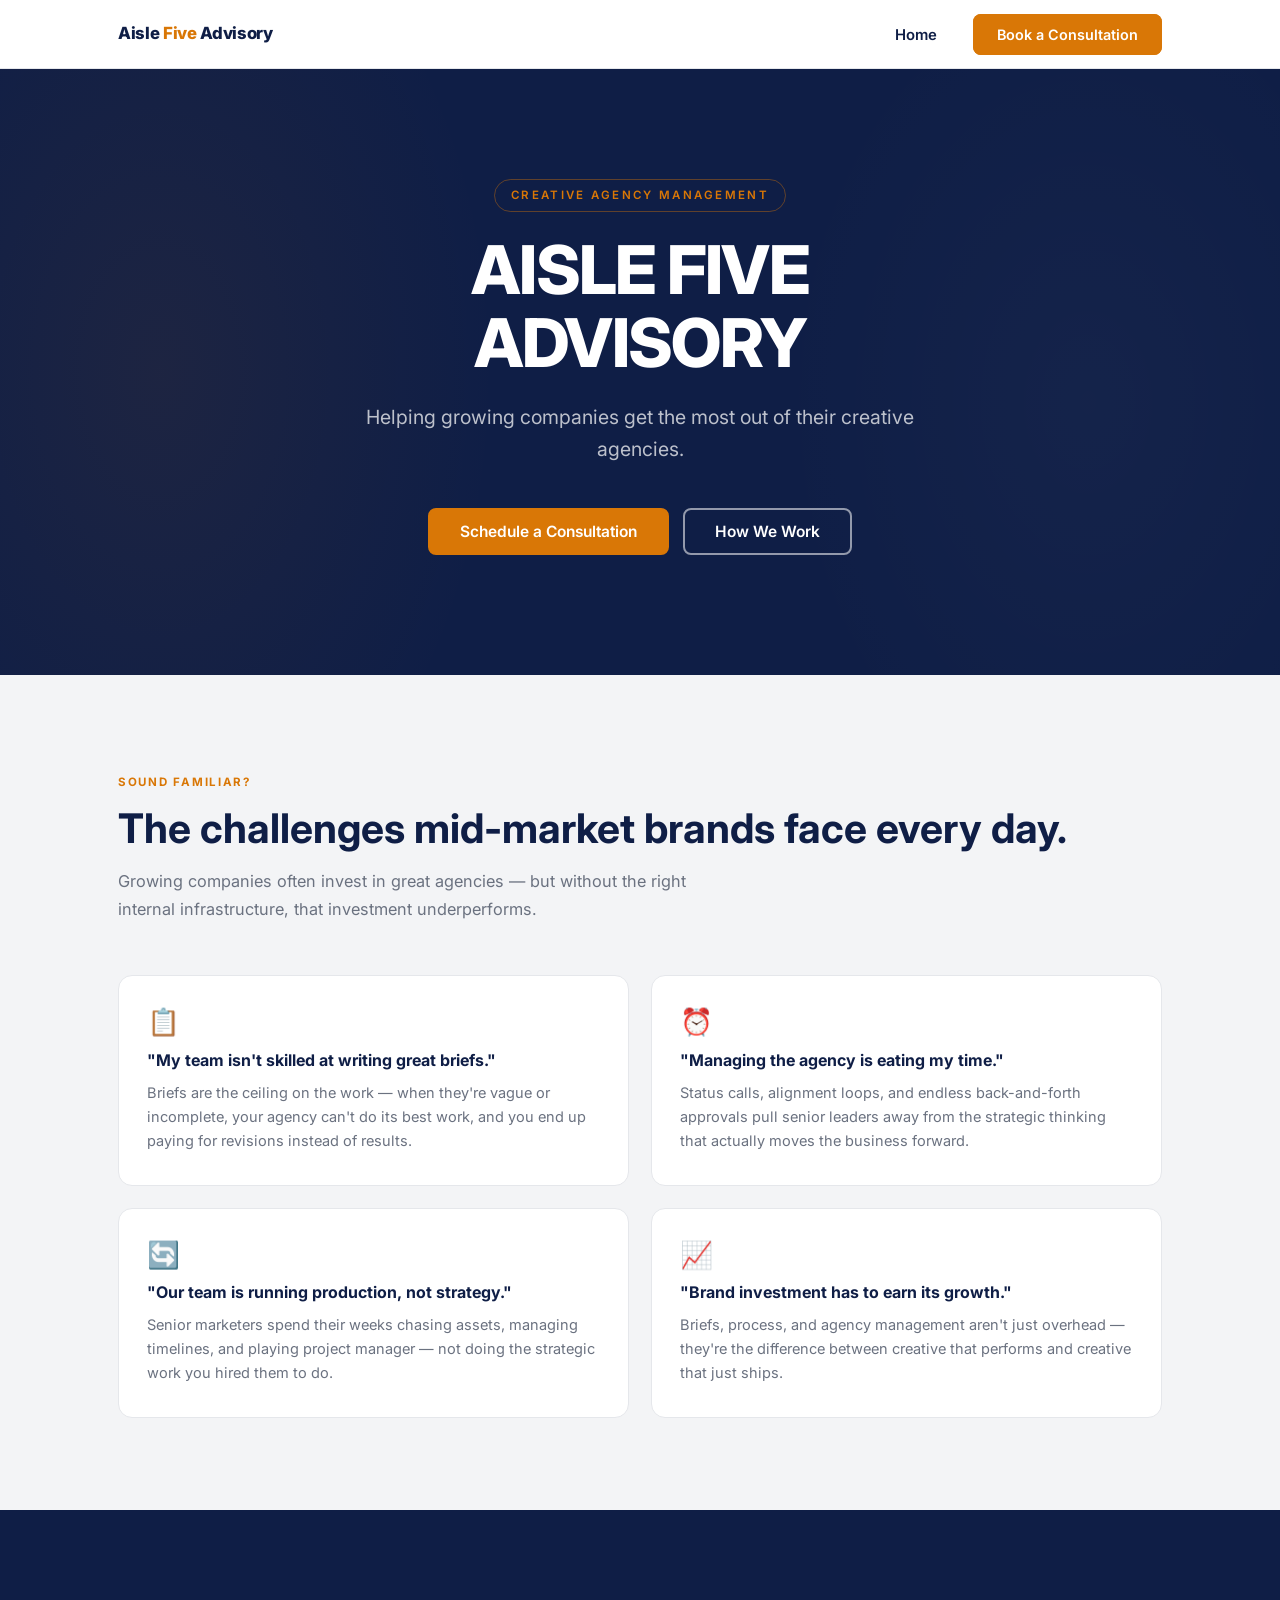
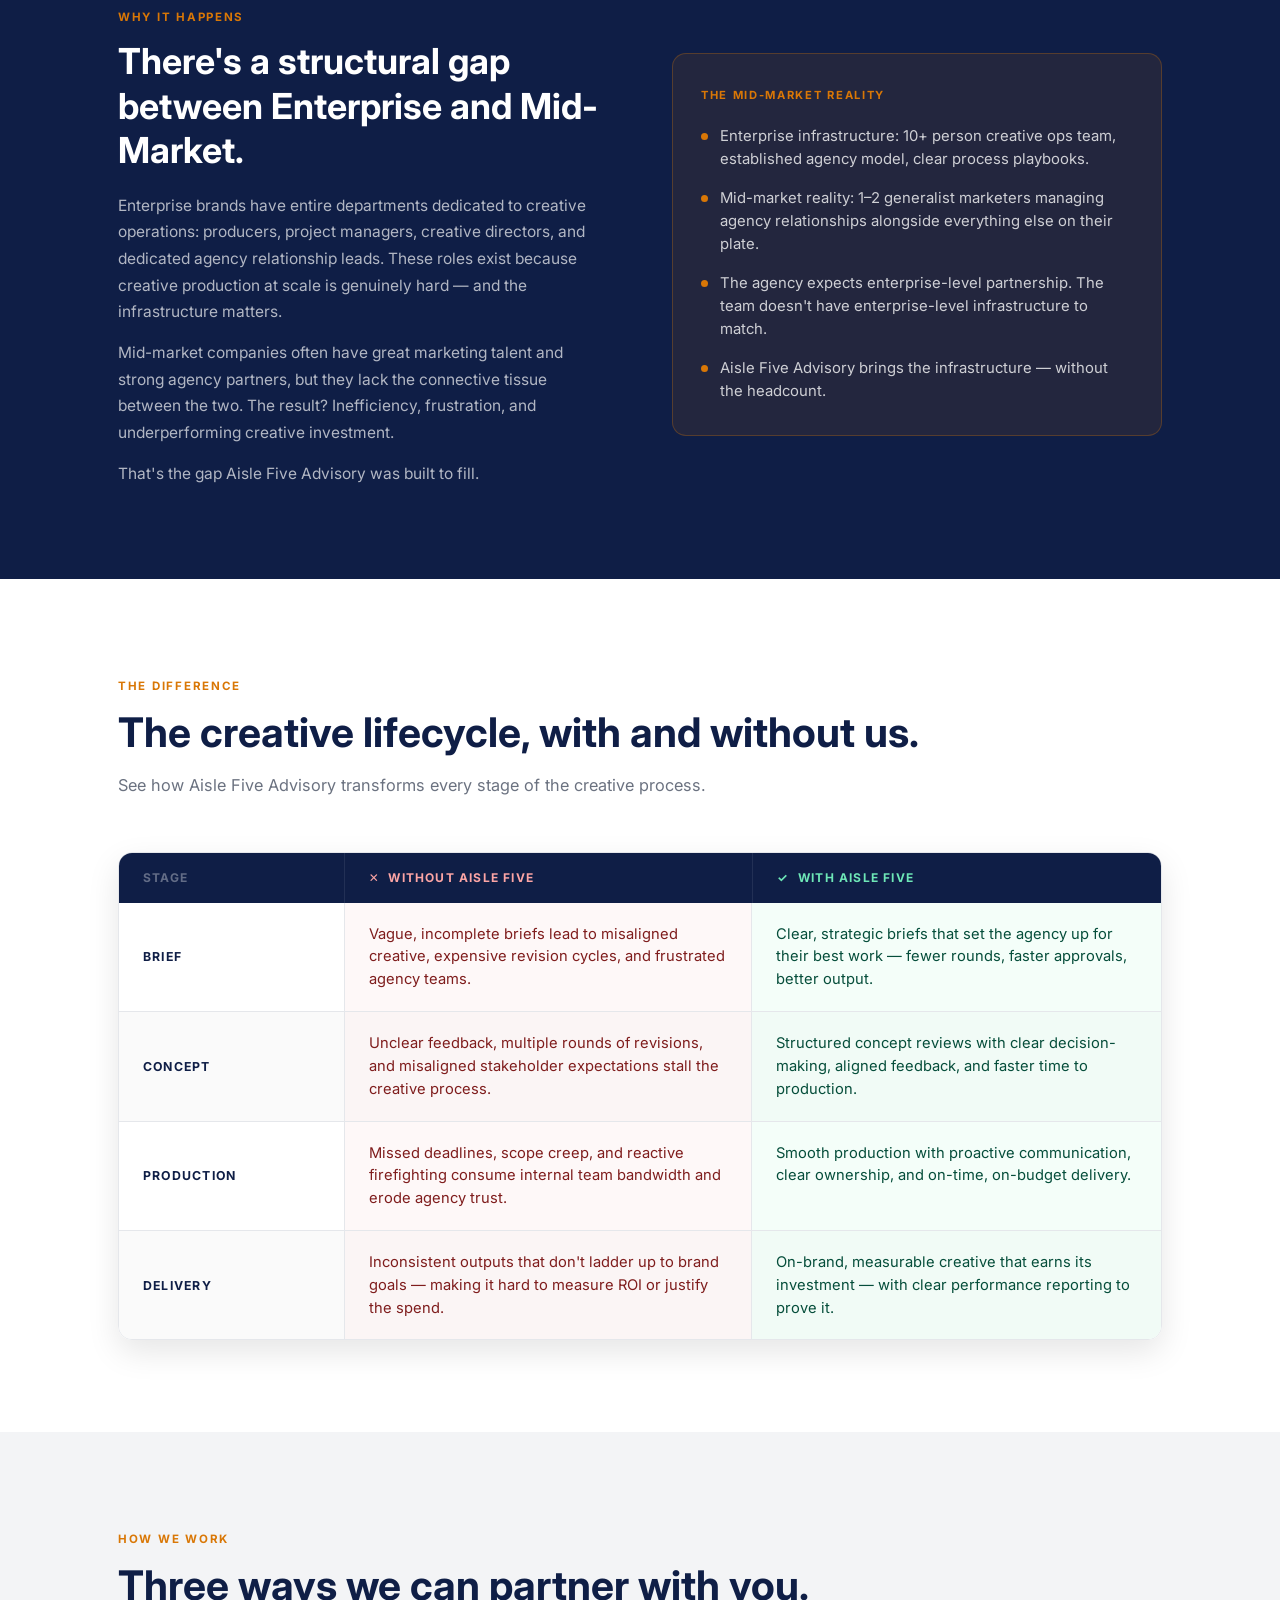
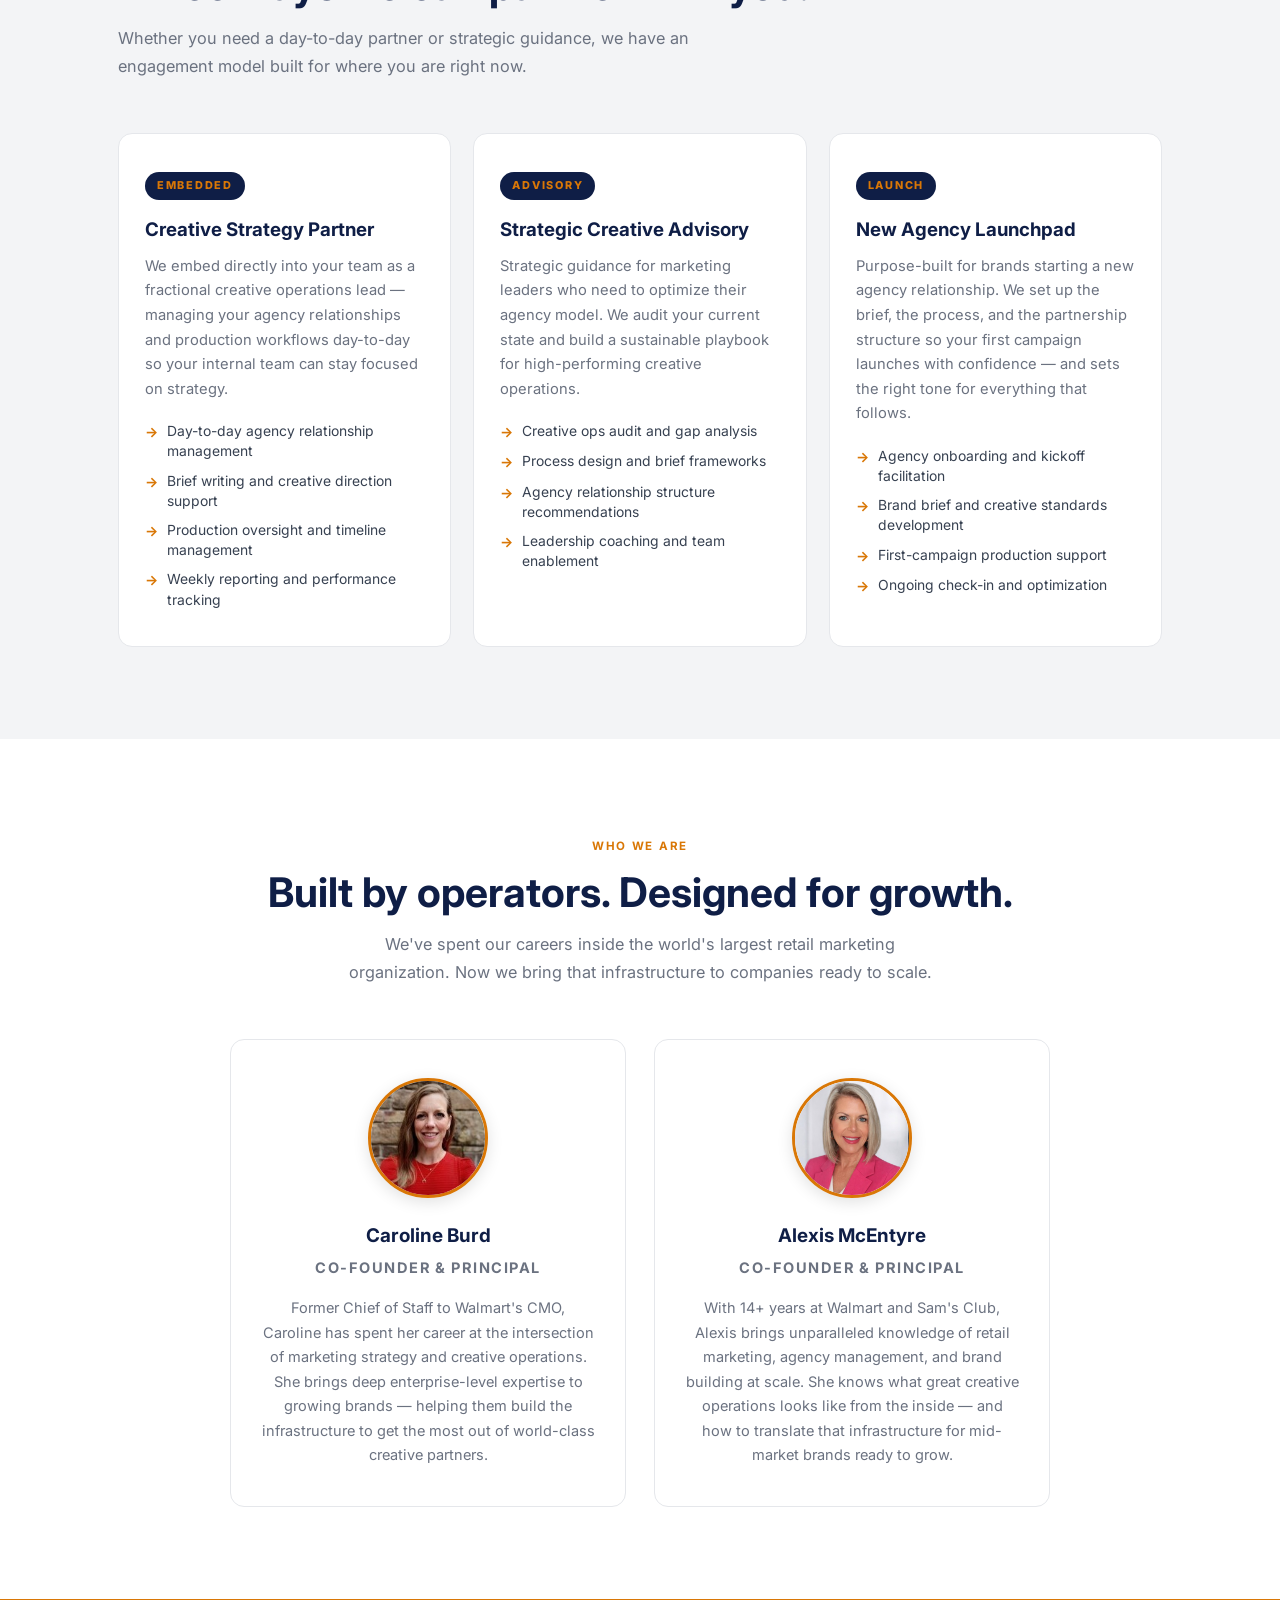
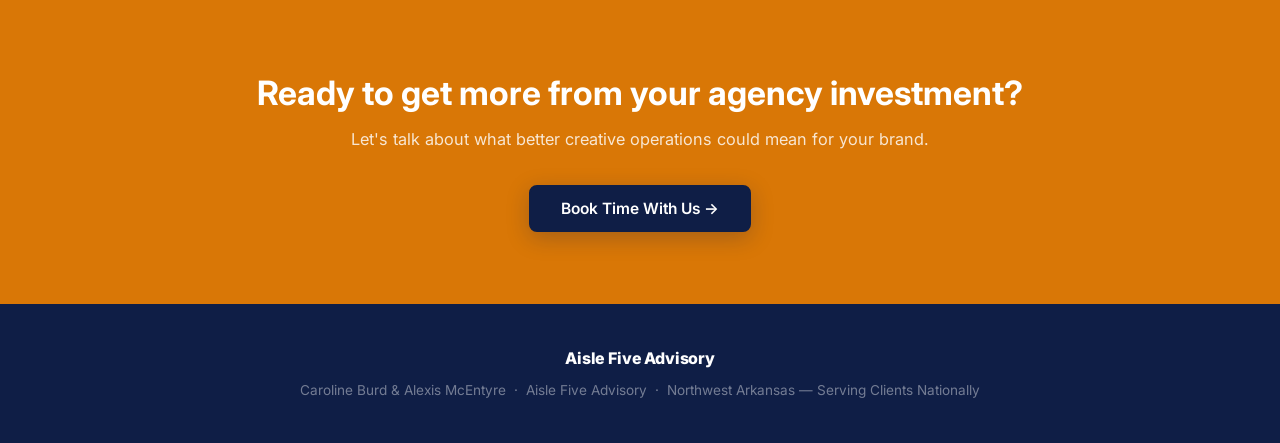
==== index.html @ 9c091490 "Add files via upload" ====
<!DOCTYPE html>
<html lang="en">
<head>
  <meta charset="UTF-8">
  <meta name="viewport" content="width=device-width, initial-scale=1.0">
  <meta name="description" content="Aisle Five Advisory helps growing companies get the most out of their creative agencies through embedded ops, strategic advisory, and agency launch support.">
  <title>Aisle Five Advisory | Home</title>
  <link rel="preconnect" href="https://fonts.googleapis.com">
  <link rel="preconnect" href="https://fonts.gstatic.com" crossorigin>
  <link href="https://fonts.googleapis.com/css2?family=Inter:wght@300;400;500;600;700;800&display=swap" rel="stylesheet">
  <link rel="stylesheet" href="style.css">
</head>
<body>

  <!-- =====================================================
       NAVIGATION
       ===================================================== -->
  <header class="nav-header" id="nav-header">
    <nav class="nav-container" role="navigation" aria-label="Main navigation">
      <a href="index.html" class="nav-logo">Aisle <span>Five</span> Advisory</a>

      <button
        class="nav-toggle"
        id="nav-toggle"
        aria-label="Toggle navigation menu"
        aria-expanded="false"
        aria-controls="nav-menu">
        <span></span><span></span><span></span>
      </button>

      <ul class="nav-menu" id="nav-menu">
        <li><a href="index.html"   class="nav-link active">Home</a></li>
        <li><a href="contact.html" class="nav-cta">Book a Consultation</a></li>
      </ul>
    </nav>
  </header>

  <main>

    <!-- =====================================================
         HERO
         ===================================================== -->
    <section class="hero" aria-label="Hero">
      <div class="hero-inner">
        <span class="hero-eyebrow">Creative Agency Management</span>
        <h1>AISLE FIVE<br>ADVISORY</h1>
        <p class="hero-subtitle">
          Helping growing companies get the most out of their creative agencies.
        </p>
        <div class="hero-actions">
          <a href="contact.html" class="btn btn-amber">Schedule a Consultation</a>
          <a href="#services"    class="btn btn-ghost-white">How We Work</a>
        </div>
      </div>
    </section>

    <!-- =====================================================
         PAIN POINTS
         ===================================================== -->
    <section class="section section-gray" id="pain-points" aria-labelledby="pain-heading">
      <div class="container">
        <span class="section-label">Sound Familiar?</span>
        <h2 class="section-title" id="pain-heading">
          The challenges mid-market brands face every day.
        </h2>
        <p class="section-subtitle">
          Growing companies often invest in great agencies — but without the right internal
          infrastructure, that investment underperforms.
        </p>

        <div class="pain-grid">

          <article class="pain-card">
            <div class="pain-icon">📋</div>
            <h3>"My team isn't skilled at writing great briefs."</h3>
            <p>
              Briefs are the ceiling on the work — when they're vague or incomplete, your agency
              can't do its best work, and you end up paying for revisions instead of results.
            </p>
          </article>

          <article class="pain-card">
            <div class="pain-icon">⏰</div>
            <h3>"Managing the agency is eating my time."</h3>
            <p>
              Status calls, alignment loops, and endless back-and-forth approvals pull senior
              leaders away from the strategic thinking that actually moves the business forward.
            </p>
          </article>

          <article class="pain-card">
            <div class="pain-icon">🔄</div>
            <h3>"Our team is running production, not strategy."</h3>
            <p>
              Senior marketers spend their weeks chasing assets, managing timelines, and playing
              project manager — not doing the strategic work you hired them to do.
            </p>
          </article>

          <article class="pain-card">
            <div class="pain-icon">📈</div>
            <h3>"Brand investment has to earn its growth."</h3>
            <p>
              Briefs, process, and agency management aren't just overhead — they're the difference
              between creative that performs and creative that just ships.
            </p>
          </article>

        </div>
      </div>
    </section>

    <!-- =====================================================
         MARKET GAP — WHY IT HAPPENS
         ===================================================== -->
    <section class="section section-navy" id="market-gap" aria-labelledby="gap-heading">
      <div class="container">
        <div class="gap-grid">

          <div class="gap-text">
            <span class="section-label">Why It Happens</span>
            <h2 class="section-title light" id="gap-heading">
              There's a structural gap between Enterprise and Mid-Market.
            </h2>
            <p>
              Enterprise brands have entire departments dedicated to creative operations:
              producers, project managers, creative directors, and dedicated agency relationship
              leads. These roles exist because creative production at scale is genuinely hard —
              and the infrastructure matters.
            </p>
            <p>
              Mid-market companies often have great marketing talent and strong agency partners,
              but they lack the connective tissue between the two. The result? Inefficiency,
              frustration, and underperforming creative investment.
            </p>
            <p>
              That's the gap Aisle Five Advisory was built to fill.
            </p>
          </div>

          <div class="gap-callout">
            <span class="gap-callout-label">The Mid-Market Reality</span>

            <div class="gap-item">
              <div class="gap-dot" aria-hidden="true"></div>
              <p>Enterprise infrastructure: 10+ person creative ops team, established agency model, clear process playbooks.</p>
            </div>
            <div class="gap-item">
              <div class="gap-dot" aria-hidden="true"></div>
              <p>Mid-market reality: 1–2 generalist marketers managing agency relationships alongside everything else on their plate.</p>
            </div>
            <div class="gap-item">
              <div class="gap-dot" aria-hidden="true"></div>
              <p>The agency expects enterprise-level partnership. The team doesn't have enterprise-level infrastructure to match.</p>
            </div>
            <div class="gap-item">
              <div class="gap-dot" aria-hidden="true"></div>
              <p>Aisle Five Advisory brings the infrastructure — without the headcount.</p>
            </div>
          </div>

        </div>
      </div>
    </section>

    <!-- =====================================================
         WITH vs. WITHOUT COMPARISON
         ===================================================== -->
    <section class="section section-white" id="comparison" aria-labelledby="comp-heading">
      <div class="container">
        <span class="section-label">The Difference</span>
        <h2 class="section-title" id="comp-heading">
          The creative lifecycle, with and without us.
        </h2>
        <p class="section-subtitle">
          See how Aisle Five Advisory transforms every stage of the creative process.
        </p>

        <div class="comp-table" role="table" aria-label="Creative lifecycle comparison">

          <div class="comp-thead" role="row">
            <div class="comp-th th-stage"   role="columnheader">Stage</div>
            <div class="comp-th th-without" role="columnheader">&#10005;&nbsp; Without Aisle Five</div>
            <div class="comp-th th-with"    role="columnheader">&#10003;&nbsp; With Aisle Five</div>
          </div>

          <div class="comp-tbody">
            <div class="comp-tr" role="row">
              <div class="comp-td td-stage"   role="rowheader">Brief</div>
              <div class="comp-td td-without" role="cell" data-label="Without Aisle Five">
                Vague, incomplete briefs lead to misaligned creative, expensive revision cycles, and frustrated agency teams.
              </div>
              <div class="comp-td td-with"    role="cell" data-label="With Aisle Five">
                Clear, strategic briefs that set the agency up for their best work — fewer rounds, faster approvals, better output.
              </div>
            </div>

            <div class="comp-tr" role="row">
              <div class="comp-td td-stage"   role="rowheader">Concept</div>
              <div class="comp-td td-without" role="cell" data-label="Without Aisle Five">
                Unclear feedback, multiple rounds of revisions, and misaligned stakeholder expectations stall the creative process.
              </div>
              <div class="comp-td td-with"    role="cell" data-label="With Aisle Five">
                Structured concept reviews with clear decision-making, aligned feedback, and faster time to production.
              </div>
            </div>

            <div class="comp-tr" role="row">
              <div class="comp-td td-stage"   role="rowheader">Production</div>
              <div class="comp-td td-without" role="cell" data-label="Without Aisle Five">
                Missed deadlines, scope creep, and reactive firefighting consume internal team bandwidth and erode agency trust.
              </div>
              <div class="comp-td td-with"    role="cell" data-label="With Aisle Five">
                Smooth production with proactive communication, clear ownership, and on-time, on-budget delivery.
              </div>
            </div>

            <div class="comp-tr" role="row">
              <div class="comp-td td-stage"   role="rowheader">Delivery</div>
              <div class="comp-td td-without" role="cell" data-label="Without Aisle Five">
                Inconsistent outputs that don't ladder up to brand goals — making it hard to measure ROI or justify the spend.
              </div>
              <div class="comp-td td-with"    role="cell" data-label="With Aisle Five">
                On-brand, measurable creative that earns its investment — with clear performance reporting to prove it.
              </div>
            </div>
          </div>

        </div>
      </div>
    </section>

    <!-- =====================================================
         SERVICES — HOW WE WORK
         ===================================================== -->
    <section class="section section-gray" id="services" aria-labelledby="services-heading">
      <div class="container">
        <span class="section-label">How We Work</span>
        <h2 class="section-title" id="services-heading">
          Three ways we can partner with you.
        </h2>
        <p class="section-subtitle">
          Whether you need a day-to-day partner or strategic guidance, we have an engagement
          model built for where you are right now.
        </p>

        <div class="services-grid">

          <article class="service-card">
            <span class="service-badge">Embedded</span>
            <h3>Creative Strategy Partner</h3>
            <p>
              We embed directly into your team as a fractional creative operations lead — managing
              your agency relationships and production workflows day-to-day so your internal team
              can stay focused on strategy.
            </p>
            <ul class="service-features" aria-label="Embedded service features">
              <li class="service-feature">Day-to-day agency relationship management</li>
              <li class="service-feature">Brief writing and creative direction support</li>
              <li class="service-feature">Production oversight and timeline management</li>
              <li class="service-feature">Weekly reporting and performance tracking</li>
            </ul>
          </article>

          <article class="service-card">
            <span class="service-badge">Advisory</span>
            <h3>Strategic Creative Advisory</h3>
            <p>
              Strategic guidance for marketing leaders who need to optimize their agency model.
              We audit your current state and build a sustainable playbook for high-performing
              creative operations.
            </p>
            <ul class="service-features" aria-label="Advisory service features">
              <li class="service-feature">Creative ops audit and gap analysis</li>
              <li class="service-feature">Process design and brief frameworks</li>
              <li class="service-feature">Agency relationship structure recommendations</li>
              <li class="service-feature">Leadership coaching and team enablement</li>
            </ul>
          </article>

          <article class="service-card">
            <span class="service-badge">Launch</span>
            <h3>New Agency Launchpad</h3>
            <p>
              Purpose-built for brands starting a new agency relationship. We set up the brief,
              the process, and the partnership structure so your first campaign launches with
              confidence — and sets the right tone for everything that follows.
            </p>
            <ul class="service-features" aria-label="Launch service features">
              <li class="service-feature">Agency onboarding and kickoff facilitation</li>
              <li class="service-feature">Brand brief and creative standards development</li>
              <li class="service-feature">First-campaign production support</li>
              <li class="service-feature">Ongoing check-in and optimization</li>
            </ul>
          </article>

        </div>
      </div>
    </section>

    <!-- =====================================================
         TEAM — WHO WE ARE
         ===================================================== -->
    <section class="section section-white" id="team" aria-labelledby="team-heading">
      <div class="container" style="text-align:center;">
        <span class="section-label">Who We Are</span>
        <h2 class="section-title" id="team-heading">
          Built by operators. Designed for growth.
        </h2>
        <p class="section-subtitle" style="margin: 0 auto 52px;">
          We've spent our careers inside the world's largest retail marketing organization.
          Now we bring that infrastructure to companies ready to scale.
        </p>

        <div class="team-grid">

          <article class="team-card">
            <div class="team-avatar">
              <img src="images/caroline.jpg" alt="Caroline Burd, Co-Founder of Aisle Five Advisory">
            </div>
            <h3>Caroline Burd</h3>
            <p class="team-role">Co-Founder &amp; Principal</p>
            <p>
              Former Chief of Staff to Walmart's CMO, Caroline has spent her career at the
              intersection of marketing strategy and creative operations. She brings deep
              enterprise-level expertise to growing brands — helping them build the infrastructure
              to get the most out of world-class creative partners.
            </p>
          </article>

          <article class="team-card">
            <div class="team-avatar">
              <img src="images/alexis.jpg" alt="Alexis McEntyre, Co-Founder of Aisle Five Advisory">
            </div>
            <h3>Alexis McEntyre</h3>
            <p class="team-role">Co-Founder &amp; Principal</p>
            <p>
              With 14+ years at Walmart and Sam's Club, Alexis brings unparalleled knowledge of
              retail marketing, agency management, and brand building at scale. She knows what
              great creative operations looks like from the inside — and how to translate that
              infrastructure for mid-market brands ready to grow.
            </p>
          </article>

        </div>
      </div>
    </section>

    <!-- =====================================================
         CTA BANNER
         ===================================================== -->
    <section class="cta-banner" aria-label="Call to action">
      <div class="container">
        <h2>Ready to get more from your agency investment?</h2>
        <p>Let's talk about what better creative operations could mean for your brand.</p>
        <a href="contact.html" class="btn btn-navy">Book Time With Us &rarr;</a>
      </div>
    </section>

  </main>

  <!-- =====================================================
       FOOTER
       ===================================================== -->
  <footer>
    <div class="container">
      <p class="footer-logo">Aisle Five Advisory</p>
      <p>
        Caroline Burd &amp; Alexis McEntyre &nbsp;&middot;&nbsp; Aisle Five Advisory
        &nbsp;&middot;&nbsp; Northwest Arkansas &mdash; Serving Clients Nationally
      </p>
    </div>
  </footer>

  <script src="script.js"></script>
</body>
</html>
---- style.css ----
/* ============================================================
   Aisle Five Advisory — style.css
   ============================================================ */

/* ── Google Fonts ───────────────────────────────────────── */
@import url('https://fonts.googleapis.com/css2?family=Inter:wght@300;400;500;600;700;800&display=swap');

/* ── Design Tokens ──────────────────────────────────────── */
:root {
  --navy:        #0F1E46;
  --amber:       #D97706;
  --amber-dark:  #B45309;
  --amber-light: rgba(217, 119, 6, 0.12);
  --gray-bg:     #F3F4F6;
  --white:       #ffffff;
  --text-body:   #374151;
  --text-muted:  #6b7280;
  --border:      #e5e7eb;
  --shadow-sm:   0 1px 3px rgba(0,0,0,0.08);
  --shadow:      0 4px 14px rgba(0,0,0,0.08);
  --shadow-lg:   0 12px 32px rgba(0,0,0,0.10);
  --radius:      8px;
  --radius-lg:   14px;
  --font:        'Inter', system-ui, -apple-system, sans-serif;
  --max-w:       1100px;
  --ease:        all 0.2s ease;
}

/* ── Reset ──────────────────────────────────────────────── */
*, *::before, *::after { box-sizing: border-box; margin: 0; padding: 0; }
html  { scroll-behavior: smooth; }
body  { font-family: var(--font); color: var(--text-body); line-height: 1.65;
        background: var(--white); -webkit-font-smoothing: antialiased; }
img   { max-width: 100%; display: block; }
a     { text-decoration: none; color: inherit; }
ul    { list-style: none; }
button { font-family: var(--font); }

/* ── Layout Helpers ─────────────────────────────────────── */
.container {
  max-width: var(--max-w);
  margin: 0 auto;
  padding: 0 28px;
}
.section        { padding: 92px 0; }
.section-gray   { background: var(--gray-bg); }
.section-navy   { background: var(--navy); }
.section-white  { background: var(--white); }

/* ── Typography Helpers ─────────────────────────────────── */
.section-label {
  display: inline-block;
  font-size: 0.72rem;
  font-weight: 700;
  letter-spacing: 0.15em;
  text-transform: uppercase;
  color: var(--amber);
  margin-bottom: 12px;
}
.section-title {
  font-size: clamp(1.75rem, 3.5vw, 2.55rem);
  font-weight: 700;
  line-height: 1.22;
  color: var(--navy);
  margin-bottom: 14px;
}
.section-title.light { color: var(--white); }
.section-subtitle {
  font-size: 1.02rem;
  color: var(--text-muted);
  max-width: 600px;
  line-height: 1.7;
  margin-bottom: 52px;
}
.section-subtitle.light { color: rgba(255,255,255,0.68); }

/* ── Buttons ────────────────────────────────────────────── */
.btn {
  display: inline-block;
  padding: 14px 30px;
  border-radius: var(--radius);
  font-size: 0.97rem;
  font-weight: 600;
  cursor: pointer;
  transition: var(--ease);
  border: 2px solid transparent;
  line-height: 1;
  white-space: nowrap;
}
.btn-amber {
  background: var(--amber);
  color: var(--white);
  border-color: var(--amber);
}
.btn-amber:hover {
  background: var(--amber-dark);
  border-color: var(--amber-dark);
  transform: translateY(-1px);
  box-shadow: 0 6px 20px rgba(217,119,6,0.32);
}
.btn-ghost-white {
  background: transparent;
  color: var(--white);
  border-color: rgba(255,255,255,0.55);
}
.btn-ghost-white:hover {
  background: rgba(255,255,255,0.09);
  border-color: var(--white);
}
.btn-navy {
  background: var(--navy);
  color: var(--white);
  border-color: var(--navy);
}
.btn-navy:hover {
  background: #162d6e;
  border-color: #162d6e;
  transform: translateY(-1px);
}

/* ============================================================
   NAVIGATION
   ============================================================ */
.nav-header {
  position: sticky;
  top: 0;
  z-index: 900;
  background: var(--white);
  border-bottom: 1px solid var(--border);
  transition: box-shadow 0.2s ease;
}
.nav-header.scrolled { box-shadow: 0 2px 16px rgba(0,0,0,0.09); }

.nav-container {
  display: flex;
  align-items: center;
  justify-content: space-between;
  max-width: var(--max-w);
  margin: 0 auto;
  padding: 0 28px;
  height: 68px;
}
.nav-logo {
  font-size: 1.05rem;
  font-weight: 800;
  color: var(--navy);
  letter-spacing: -0.02em;
  flex-shrink: 0;
}
.nav-logo span { color: var(--amber); }

.nav-menu {
  display: flex;
  align-items: center;
  gap: 36px;
}
.nav-link {
  font-size: 0.93rem;
  font-weight: 500;
  color: var(--text-body);
  transition: color 0.18s;
}
.nav-link:hover { color: var(--navy); }
.nav-link.active { color: var(--navy); font-weight: 600; }

.nav-cta {
  padding: 10px 22px;
  background: var(--amber);
  color: var(--white) !important;
  border-radius: var(--radius);
  font-weight: 600;
  font-size: 0.9rem;
  transition: var(--ease);
  border: 2px solid var(--amber);
}
.nav-cta:hover {
  background: var(--amber-dark);
  border-color: var(--amber-dark);
  transform: translateY(-1px);
}

.nav-toggle {
  display: none;
  flex-direction: column;
  justify-content: center;
  gap: 5px;
  background: none;
  border: none;
  cursor: pointer;
  padding: 6px;
  border-radius: 6px;
}
.nav-toggle span {
  display: block;
  width: 22px;
  height: 2px;
  background: var(--navy);
  border-radius: 2px;
  transition: var(--ease);
}
.nav-toggle.open span:nth-child(1) { transform: translateY(7px) rotate(45deg); }
.nav-toggle.open span:nth-child(2) { opacity: 0; transform: scaleX(0); }
.nav-toggle.open span:nth-child(3) { transform: translateY(-7px) rotate(-45deg); }

/* ============================================================
   HERO (index.html)
   ============================================================ */
.hero {
  background: var(--navy);
  padding: 110px 28px 120px;
  text-align: center;
  position: relative;
  overflow: hidden;
}
.hero::before {
  content: '';
  position: absolute;
  top: -40%; left: -15%;
  width: 55%; height: 180%;
  background: radial-gradient(ellipse, rgba(217,119,6,0.07) 0%, transparent 68%);
  pointer-events: none;
}
.hero::after {
  content: '';
  position: absolute;
  bottom: -30%; right: -10%;
  width: 50%; height: 150%;
  background: radial-gradient(ellipse, rgba(255,255,255,0.025) 0%, transparent 70%);
  pointer-events: none;
}
.hero-inner {
  position: relative;
  z-index: 1;
  max-width: 780px;
  margin: 0 auto;
}
.hero-eyebrow {
  display: inline-block;
  font-size: 0.72rem;
  font-weight: 600;
  letter-spacing: 0.2em;
  text-transform: uppercase;
  color: var(--amber);
  margin-bottom: 22px;
  padding: 6px 16px;
  border: 1px solid rgba(217,119,6,0.4);
  border-radius: 100px;
}
.hero h1 {
  font-size: clamp(2.4rem, 6.5vw, 4.2rem);
  font-weight: 800;
  color: var(--white);
  letter-spacing: -0.025em;
  line-height: 1.08;
  margin-bottom: 22px;
}
.hero-subtitle {
  font-size: clamp(1rem, 2vw, 1.22rem);
  color: rgba(255,255,255,0.72);
  max-width: 560px;
  margin: 0 auto 42px;
  line-height: 1.65;
}
.hero-actions {
  display: flex;
  gap: 14px;
  justify-content: center;
  flex-wrap: wrap;
}

/* ============================================================
   PAIN POINTS SECTION
   ============================================================ */
.pain-grid {
  display: grid;
  grid-template-columns: repeat(2, 1fr);
  gap: 22px;
}
.pain-card {
  background: var(--white);
  border: 1px solid var(--border);
  border-radius: var(--radius-lg);
  padding: 32px 28px;
  transition: var(--ease);
  position: relative;
  overflow: hidden;
}
.pain-card::after {
  content: '';
  position: absolute;
  top: 0; left: 0; right: 0;
  height: 3px;
  background: var(--amber);
  transform: scaleX(0);
  transform-origin: left;
  transition: transform 0.25s ease;
}
.pain-card:hover { box-shadow: var(--shadow-lg); transform: translateY(-3px); }
.pain-card:hover::after { transform: scaleX(1); }
.pain-icon {
  font-size: 1.65rem;
  margin-bottom: 14px;
  line-height: 1;
}
.pain-card h3 {
  font-size: 1rem;
  font-weight: 700;
  color: var(--navy);
  margin-bottom: 10px;
  line-height: 1.38;
}
.pain-card p {
  font-size: 0.91rem;
  color: var(--text-muted);
  line-height: 1.65;
}

/* ============================================================
   MARKET GAP SECTION
   ============================================================ */
.gap-grid {
  display: grid;
  grid-template-columns: 1fr 1fr;
  gap: 64px;
  align-items: center;
}
.gap-text h2 {
  font-size: clamp(1.7rem, 2.8vw, 2.3rem);
  font-weight: 700;
  color: var(--white);
  line-height: 1.24;
  margin-bottom: 20px;
}
.gap-text p {
  color: rgba(255,255,255,0.68);
  font-size: 0.97rem;
  line-height: 1.72;
  margin-bottom: 14px;
}
.gap-text p:last-child { margin-bottom: 0; }
.gap-callout {
  background: rgba(217,119,6,0.1);
  border: 1px solid rgba(217,119,6,0.28);
  border-radius: var(--radius-lg);
  padding: 32px 28px;
}
.gap-callout-label {
  font-size: 0.7rem;
  font-weight: 700;
  letter-spacing: 0.15em;
  text-transform: uppercase;
  color: var(--amber);
  margin-bottom: 20px;
  display: block;
}
.gap-item {
  display: flex;
  align-items: flex-start;
  gap: 12px;
  margin-bottom: 16px;
}
.gap-item:last-child { margin-bottom: 0; }
.gap-dot {
  width: 7px; height: 7px;
  border-radius: 50%;
  background: var(--amber);
  margin-top: 8px;
  flex-shrink: 0;
}
.gap-item p {
  color: rgba(255,255,255,0.78);
  font-size: 0.93rem;
  line-height: 1.55;
  margin: 0;
}

/* ============================================================
   COMPARISON TABLE
   ============================================================ */
.comp-table {
  border-radius: var(--radius-lg);
  overflow: hidden;
  box-shadow: var(--shadow-lg);
  border: 1px solid var(--border);
  margin-top: 48px;
}
.comp-thead {
  display: grid;
  grid-template-columns: 1.1fr 2fr 2fr;
  background: var(--navy);
}
.comp-th {
  padding: 15px 24px;
  font-size: 0.75rem;
  font-weight: 700;
  letter-spacing: 0.1em;
  text-transform: uppercase;
}
.th-stage  { color: rgba(255,255,255,0.35); }
.th-without { color: #fca5a5; border-left: 1px solid rgba(255,255,255,0.08); }
.th-with    { color: #6ee7b7; border-left: 1px solid rgba(255,255,255,0.08); }

.comp-tr {
  display: grid;
  grid-template-columns: 1.1fr 2fr 2fr;
  border-bottom: 1px solid var(--border);
}
.comp-tr:last-child { border-bottom: none; }
.comp-tr:nth-child(even) { background: #fafafa; }
.comp-tr:nth-child(odd)  { background: var(--white); }

.comp-td { padding: 20px 24px; font-size: 0.92rem; line-height: 1.55; }
.td-stage {
  font-weight: 700;
  font-size: 0.77rem;
  letter-spacing: 0.1em;
  text-transform: uppercase;
  color: var(--navy);
  display: flex;
  align-items: center;
}
.td-without {
  color: #7f1d1d;
  background: rgba(254,242,242,0.55) !important;
  border-left: 1px solid var(--border);
  border-right: 1px solid var(--border);
}
.td-with {
  color: #064e3b;
  background: rgba(236,253,245,0.55) !important;
}

/* ============================================================
   SERVICES SECTION
   ============================================================ */
.services-grid {
  display: grid;
  grid-template-columns: repeat(3, 1fr);
  gap: 22px;
}
.service-card {
  background: var(--white);
  border: 1px solid var(--border);
  border-radius: var(--radius-lg);
  padding: 36px 26px;
  transition: var(--ease);
}
.service-card:hover {
  box-shadow: var(--shadow-lg);
  transform: translateY(-4px);
  border-color: var(--amber);
}
.service-badge {
  display: inline-block;
  background: var(--navy);
  color: var(--amber);
  font-size: 0.68rem;
  font-weight: 800;
  letter-spacing: 0.16em;
  text-transform: uppercase;
  padding: 5px 12px;
  border-radius: 100px;
  margin-bottom: 18px;
}
.service-card h3 {
  font-size: 1.17rem;
  font-weight: 700;
  color: var(--navy);
  margin-bottom: 12px;
  line-height: 1.3;
}
.service-card > p {
  font-size: 0.92rem;
  color: var(--text-muted);
  line-height: 1.67;
  margin-bottom: 20px;
}
.service-features { display: flex; flex-direction: column; gap: 9px; }
.service-feature {
  display: flex;
  align-items: flex-start;
  gap: 9px;
  font-size: 0.87rem;
  color: var(--text-body);
  line-height: 1.45;
}
.service-feature::before {
  content: '→';
  color: var(--amber);
  font-weight: 700;
  flex-shrink: 0;
  margin-top: 1px;
}

/* ============================================================
   TEAM SECTION
   ============================================================ */
.team-grid {
  display: grid;
  grid-template-columns: repeat(2, 1fr);
  gap: 28px;
  max-width: 820px;
  margin: 0 auto;
}
.team-card {
  background: var(--white);
  border: 1px solid var(--border);
  border-radius: var(--radius-lg);
  padding: 38px 30px;
  text-align: center;
  transition: var(--ease);
}
.team-card:hover { box-shadow: var(--shadow-lg); transform: translateY(-3px); }
.team-avatar {
  width: 120px; height: 120px;
  border-radius: 50%;
  overflow: hidden;
  margin: 0 auto 22px;
  border: 3px solid var(--amber);
  box-shadow: 0 4px 16px rgba(0,0,0,0.12);
  flex-shrink: 0;
}
.team-avatar img {
  width: 100%;
  height: 100%;
  object-fit: cover;
  object-position: center top;
  display: block;
}
.team-card h3 {
  font-size: 1.18rem;
  font-weight: 700;
  color: var(--navy);
  margin-bottom: 5px;
}
.team-role {
  font-size: 0.78rem;
  font-weight: 700;
  color: var(--amber);
  text-transform: uppercase;
  letter-spacing: 0.1em;
  margin-bottom: 16px;
}
.team-card p { font-size: 0.91rem; color: var(--text-muted); line-height: 1.68; }

/* ============================================================
   CTA BANNER
   ============================================================ */
.cta-banner {
  background: var(--amber);
  padding: 72px 28px;
  text-align: center;
}
.cta-banner h2 {
  font-size: clamp(1.45rem, 3vw, 2.1rem);
  font-weight: 700;
  color: var(--white);
  margin-bottom: 12px;
  line-height: 1.28;
}
.cta-banner p {
  color: rgba(255,255,255,0.82);
  font-size: 1.02rem;
  margin-bottom: 32px;
}
.cta-banner .btn-navy { box-shadow: 0 6px 22px rgba(15,30,70,0.25); }

/* ============================================================
   FOOTER
   ============================================================ */
footer {
  background: var(--navy);
  padding: 42px 28px;
  text-align: center;
}
.footer-logo {
  font-size: 1rem;
  font-weight: 800;
  color: var(--white);
  margin-bottom: 8px;
  letter-spacing: -0.01em;
}
footer p {
  color: rgba(255,255,255,0.42);
  font-size: 0.85rem;
  line-height: 1.6;
}

/* ============================================================
   CONTACT PAGE — HERO
   ============================================================ */
.contact-hero {
  background: var(--navy);
  padding: 72px 28px 80px;
  text-align: center;
}
.contact-hero .hero-eyebrow { margin-bottom: 18px; }
.contact-hero h1 {
  font-size: clamp(1.75rem, 4vw, 2.75rem);
  font-weight: 700;
  color: var(--white);
  margin-bottom: 16px;
  line-height: 1.2;
}
.contact-hero p {
  color: rgba(255,255,255,0.68);
  font-size: 1.05rem;
  max-width: 560px;
  margin: 0 auto;
  line-height: 1.68;
}

/* ── Calendar Embed ─────────────────────────────────────── */
.calendar-section { padding: 72px 0; }
.calendar-wrapper {
  max-width: 920px;
  margin: 0 auto;
  padding: 0 28px;
}
.calendar-wrapper h2 {
  font-size: 1.5rem;
  font-weight: 700;
  color: var(--navy);
  text-align: center;
  margin-bottom: 8px;
}
.calendar-wrapper > p {
  text-align: center;
  color: var(--text-muted);
  font-size: 0.95rem;
  margin-bottom: 30px;
}
.calendar-embed {
  border-radius: var(--radius-lg);
  overflow: hidden;
  box-shadow: var(--shadow-lg);
  border: 1px solid var(--border);
  background: var(--white);
}
.calendar-embed iframe {
  display: block;
  width: 100%;
  height: 700px;
  border: none;
}
.calendar-note {
  text-align: center;
  margin-top: 14px;
  font-size: 0.87rem;
  color: var(--text-muted);
}
.calendar-note a {
  color: var(--amber);
  font-weight: 600;
  text-decoration: underline;
  text-underline-offset: 2px;
}
.calendar-note a:hover { color: var(--amber-dark); }

/* ── Contact Form ───────────────────────────────────────── */
.contact-form-section { padding: 72px 0; }
.contact-form-wrapper {
  max-width: 650px;
  margin: 0 auto;
  padding: 0 28px;
}
.contact-form-wrapper h2 {
  font-size: 1.55rem;
  font-weight: 700;
  color: var(--navy);
  text-align: center;
  margin-bottom: 8px;
}
.contact-form-wrapper > p {
  text-align: center;
  color: var(--text-muted);
  font-size: 0.95rem;
  margin-bottom: 38px;
}
.form-row {
  display: grid;
  grid-template-columns: 1fr 1fr;
  gap: 18px;
}
.form-group { margin-bottom: 22px; }
.form-group label {
  display: block;
  font-size: 0.85rem;
  font-weight: 600;
  color: var(--navy);
  margin-bottom: 8px;
  letter-spacing: 0.01em;
}
.form-group input,
.form-group textarea {
  width: 100%;
  padding: 12px 16px;
  border: 1.5px solid var(--border);
  border-radius: var(--radius);
  font-family: var(--font);
  font-size: 0.95rem;
  color: var(--text-body);
  background: var(--white);
  transition: border-color 0.2s, box-shadow 0.2s;
  outline: none;
  -webkit-appearance: none;
}
.form-group input::placeholder,
.form-group textarea::placeholder { color: #9ca3af; }
.form-group input:focus,
.form-group textarea:focus {
  border-color: var(--amber);
  box-shadow: 0 0 0 3px rgba(217,119,6,0.1);
}
.form-group input.error,
.form-group textarea.error {
  border-color: #dc2626;
  box-shadow: 0 0 0 3px rgba(220,38,38,0.08);
}
.form-group textarea {
  resize: vertical;
  min-height: 130px;
  line-height: 1.6;
}
.form-submit { margin-top: 6px; }
.form-submit .btn { width: 100%; padding: 15px; font-size: 1rem; text-align: center; }
.form-success {
  display: none;
  background: #ecfdf5;
  border: 1px solid #a7f3d0;
  border-radius: var(--radius-lg);
  padding: 22px 24px;
  text-align: center;
  color: #065f46;
  font-size: 0.95rem;
  margin-top: 20px;
  line-height: 1.55;
}

/* ============================================================
   RESPONSIVE — Tablet (≤ 900px)
   ============================================================ */
@media (max-width: 900px) {
  .services-grid { grid-template-columns: 1fr; max-width: 560px; margin: 0 auto; }
  .gap-grid      { grid-template-columns: 1fr; gap: 36px; }
}

/* ============================================================
   RESPONSIVE — Mobile (≤ 700px)
   ============================================================ */
@media (max-width: 700px) {
  .nav-toggle  { display: flex; }
  .nav-menu {
    display: none;
    position: absolute;
    top: 68px;
    left: 0; right: 0;
    background: var(--white);
    flex-direction: column;
    align-items: stretch;
    padding: 16px 22px 24px;
    border-bottom: 1px solid var(--border);
    box-shadow: 0 10px 28px rgba(0,0,0,0.09);
    gap: 0;
  }
  .nav-menu.open { display: flex; }
  .nav-link {
    padding: 14px 0;
    border-bottom: 1px solid var(--border);
    display: block;
  }
  .nav-cta {
    margin-top: 12px;
    text-align: center;
    padding: 13px 22px;
    border-radius: var(--radius);
    border: none;
  }

  .section { padding: 64px 0; }

  /* Pain points: 2 col → 1 col */
  .pain-grid { grid-template-columns: 1fr; }

  /* Team: 2 col → 1 col */
  .team-grid { grid-template-columns: 1fr; max-width: 400px; }

  /* Services already handled at 900px */

  /* Form row: 2 col → 1 col */
  .form-row { grid-template-columns: 1fr; }

  /* Calendar iframe height */
  .calendar-embed iframe { height: 550px; }

  /* Hero actions: stack */
  .hero-actions { flex-direction: column; align-items: center; }
  .hero-actions .btn { width: 100%; max-width: 320px; text-align: center; }
}

/* ============================================================
   RESPONSIVE — Comparison Table
   ============================================================ */
@media (max-width: 640px) {
  .comp-thead { display: none; }
  .comp-tr {
    display: block;
    margin-bottom: 14px;
    border: 1px solid var(--border);
    border-radius: var(--radius-lg);
    overflow: hidden;
    background: var(--white) !important;
  }
  .td-stage {
    display: block;
    background: var(--navy);
    color: var(--amber);
    padding: 10px 18px;
    font-size: 0.75rem;
    letter-spacing: 0.1em;
  }
  .td-without,
  .td-with {
    display: block;
    border: none !important;
    background: transparent !important;
    padding: 16px 18px;
  }
  .td-without { border-bottom: 1px solid var(--border) !important; }
  .td-without::before {
    content: attr(data-label);
    display: block;
    font-weight: 700;
    font-size: 0.68rem;
    letter-spacing: 0.09em;
    text-transform: uppercase;
    color: #dc2626;
    margin-bottom: 6px;
  }
  .td-with::before {
    content: attr(data-label);
    display: block;
    font-weight: 700;
    font-size: 0.68rem;
    letter-spacing: 0.09em;
    text-transform: uppercase;
    color: #059669;
    margin-bottom: 6px;
  }
}
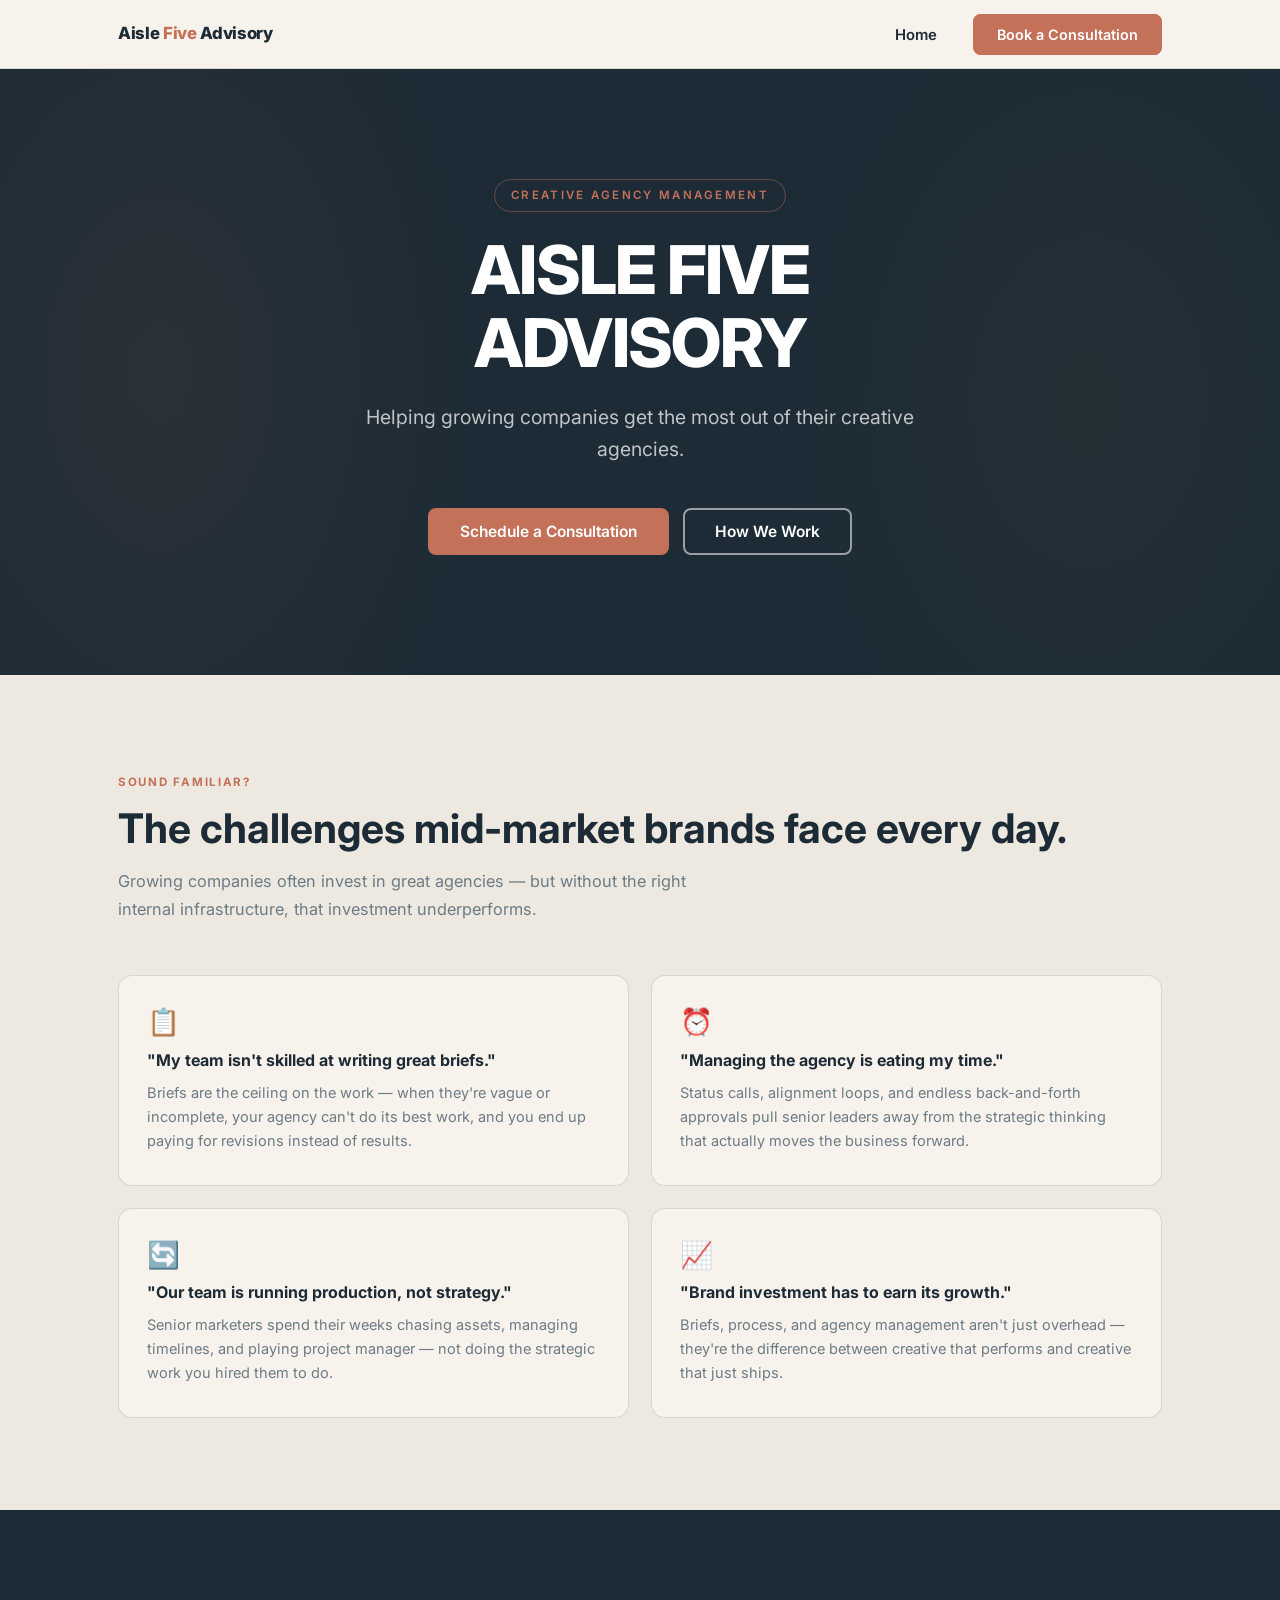
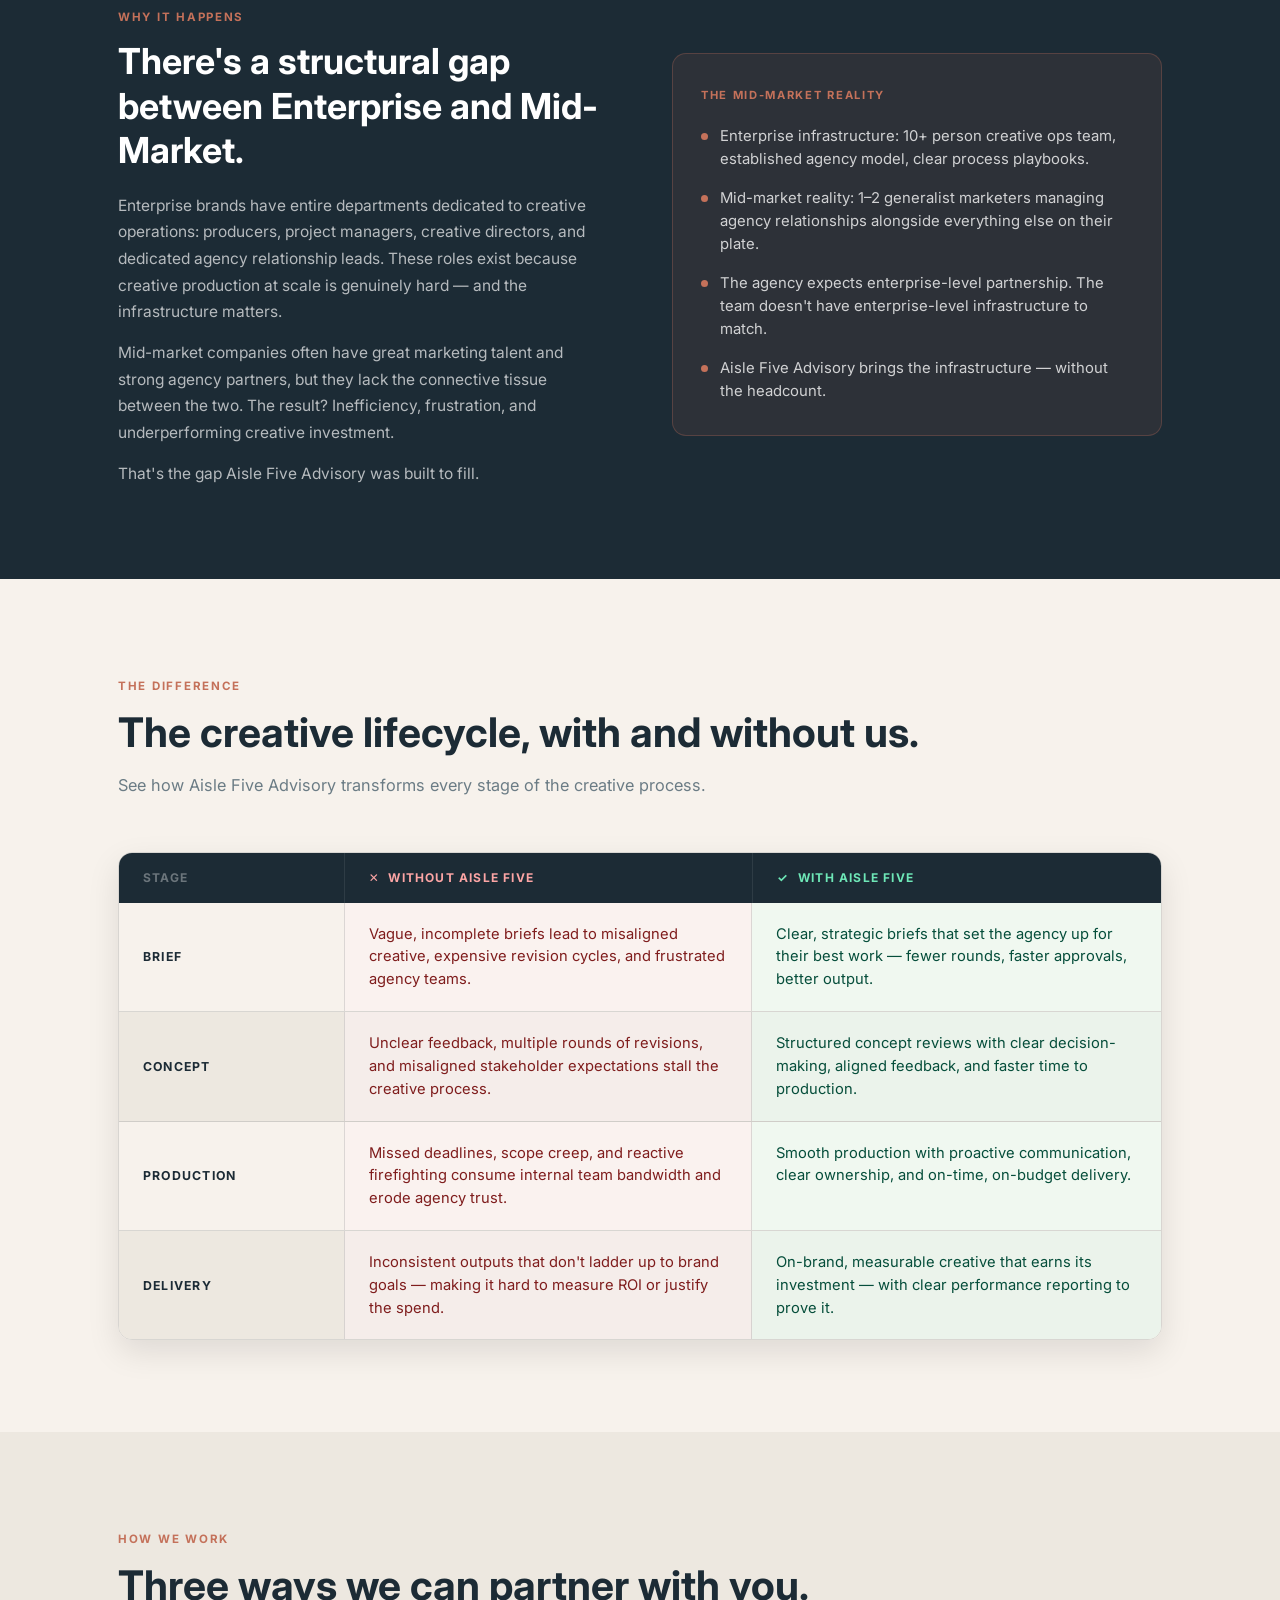
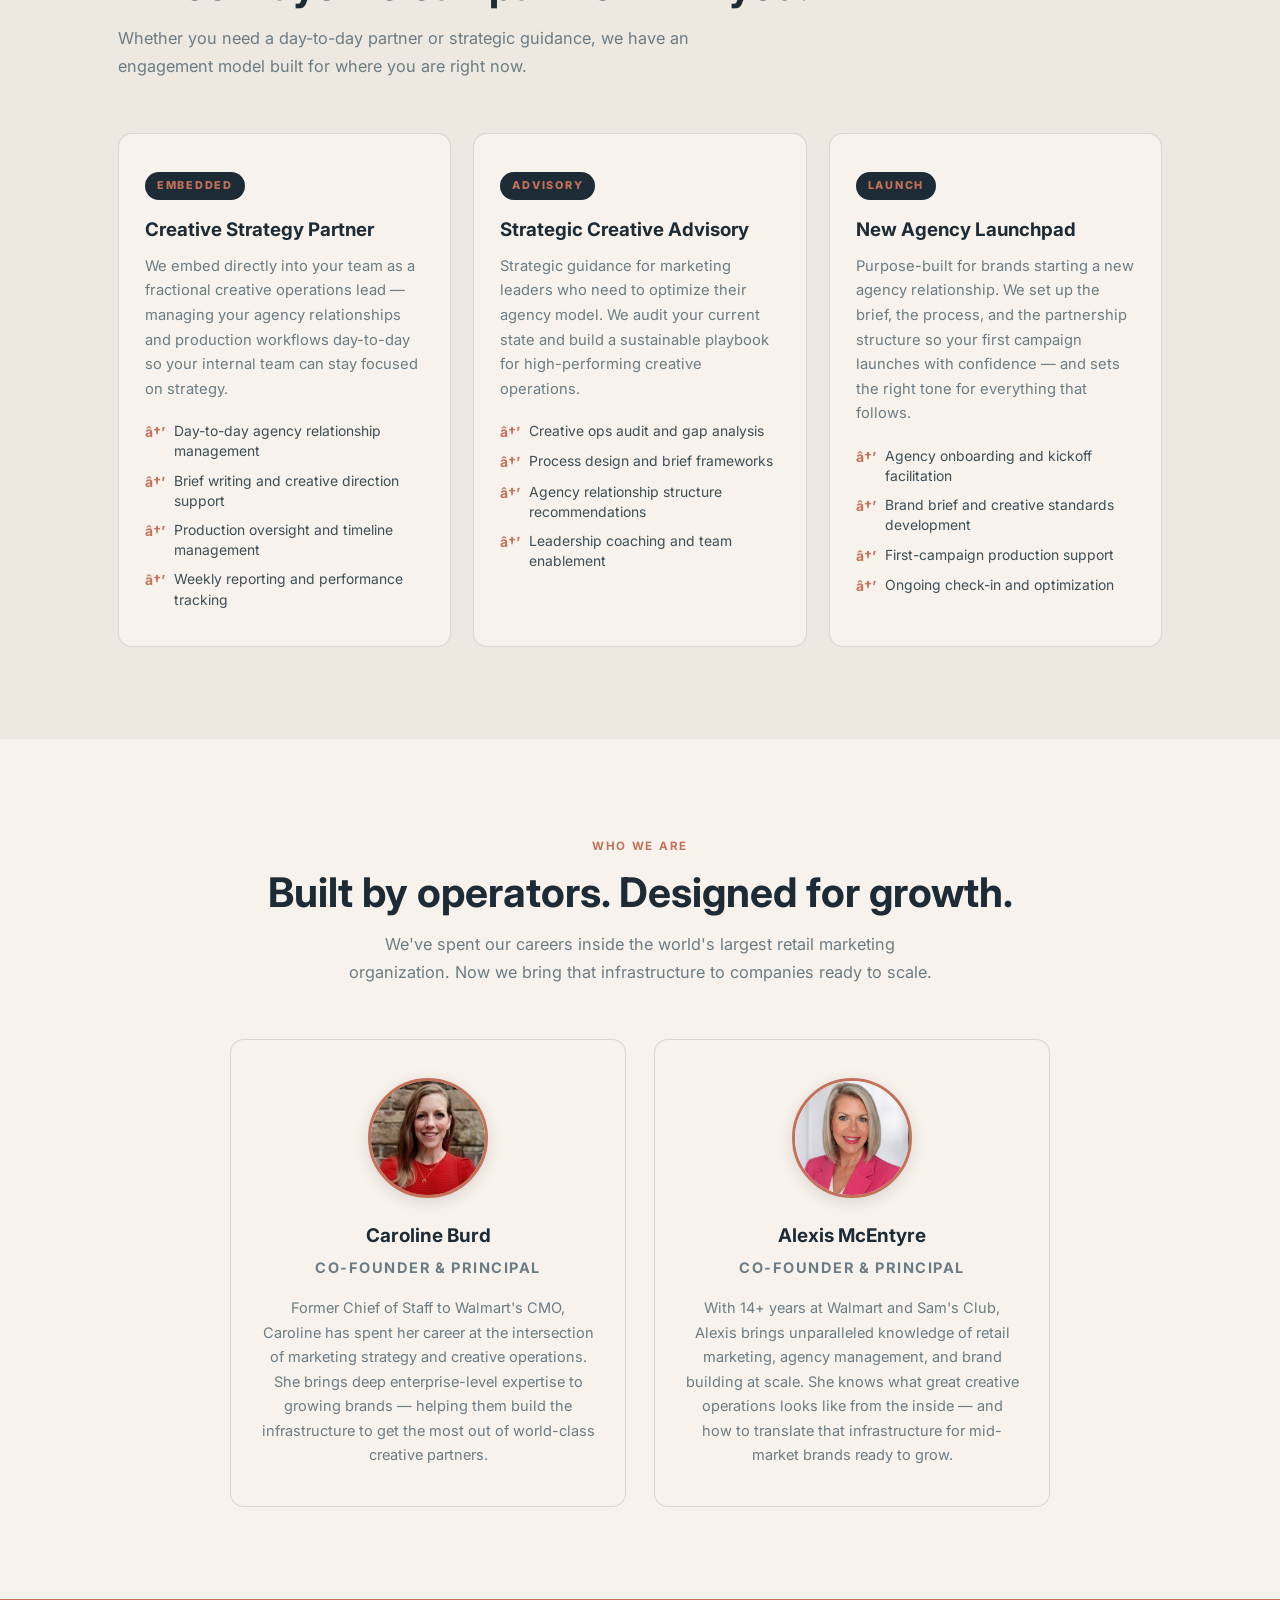
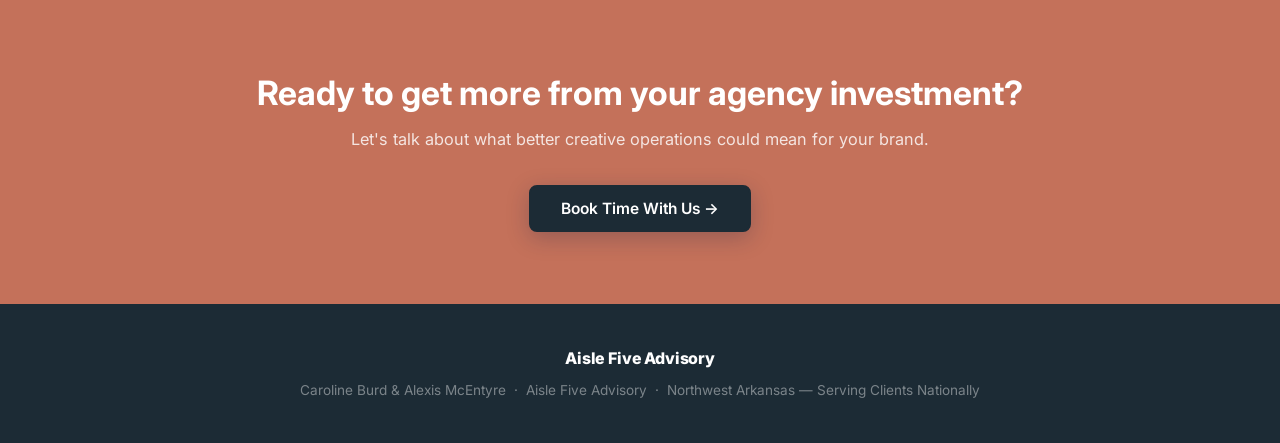
==== commit a0e87525: "Update index.html added new style" ====
--- a/index.html
+++ b/index.html
@@ -8,7 +8,7 @@
   <link rel="preconnect" href="https://fonts.googleapis.com">
   <link rel="preconnect" href="https://fonts.gstatic.com" crossorigin>
   <link href="https://fonts.googleapis.com/css2?family=Inter:wght@300;400;500;600;700;800&display=swap" rel="stylesheet">
-  <link rel="stylesheet" href="style.css">
+  <link rel="stylesheet" href="style.css?v=2">
 </head>
 <body>
 
--- a/style.css
+++ b/style.css
@@ -1,21 +1,24 @@
 /* ============================================================
-   Aisle Five Advisory — style.css
-   ============================================================ */
-
-/* ── Google Fonts ───────────────────────────────────────── */
+   Aisle Five Advisory â€” style.css
+   ============================================================ */
+
+/* â”€â”€ Google Fonts â”€â”€â”€â”€â”€â”€â”€â”€â”€â”€â”€â”€â”€â”€â”€â”€â”€â”€â”€â”€â”€â”€â”€â”€â”€â”€â”€â”€â”€â”€â”€â”€â”€â”€â”€â”€â”€â”€â”€â”€â”€ */
 @import url('https://fonts.googleapis.com/css2?family=Inter:wght@300;400;500;600;700;800&display=swap');
 
-/* ── Design Tokens ──────────────────────────────────────── */
+/* â”€â”€ Design Tokens â”€â”€â”€â”€â”€â”€â”€â”€â”€â”€â”€â”€â”€â”€â”€â”€â”€â”€â”€â”€â”€â”€â”€â”€â”€â”€â”€â”€â”€â”€â”€â”€â”€â”€â”€â”€â”€â”€â”€â”€ */
 :root {
-  --navy:        #0F1E46;
-  --amber:       #D97706;
-  --amber-dark:  #B45309;
-  --amber-light: rgba(217, 119, 6, 0.12);
-  --gray-bg:     #F3F4F6;
+  --navy:        #1C2B35;   /* deep dark teal-navy */
+  --amber:       #C4715A;   /* terracotta coral â€” primary accent */
+  --amber-dark:  #a85e49;   /* darker coral for hover */
+  --amber-light: rgba(196, 113, 90, 0.12);
+  --gold:        #B8924A;   /* warm gold â€” secondary accent */
+  --cream:       #F7F2EC;   /* off-white â€” page background */
+  --steel:       #8BAAB8;   /* muted steel blue â€” body on dark */
+  --gray-bg:     #EDE8E0;   /* warm mist â€” section background */
   --white:       #ffffff;
-  --text-body:   #374151;
-  --text-muted:  #6b7280;
-  --border:      #e5e7eb;
+  --text-body:   #3D4E57;
+  --text-muted:  #6B7C85;   /* slate */
+  --border:      rgba(28,43,53,0.14);
   --shadow-sm:   0 1px 3px rgba(0,0,0,0.08);
   --shadow:      0 4px 14px rgba(0,0,0,0.08);
   --shadow-lg:   0 12px 32px rgba(0,0,0,0.10);
@@ -26,17 +29,17 @@
   --ease:        all 0.2s ease;
 }
 
-/* ── Reset ──────────────────────────────────────────────── */
+/* â”€â”€ Reset â”€â”€â”€â”€â”€â”€â”€â”€â”€â”€â”€â”€â”€â”€â”€â”€â”€â”€â”€â”€â”€â”€â”€â”€â”€â”€â”€â”€â”€â”€â”€â”€â”€â”€â”€â”€â”€â”€â”€â”€â”€â”€â”€â”€â”€â”€â”€â”€ */
 *, *::before, *::after { box-sizing: border-box; margin: 0; padding: 0; }
 html  { scroll-behavior: smooth; }
 body  { font-family: var(--font); color: var(--text-body); line-height: 1.65;
-        background: var(--white); -webkit-font-smoothing: antialiased; }
+        background: var(--cream); -webkit-font-smoothing: antialiased; }
 img   { max-width: 100%; display: block; }
 a     { text-decoration: none; color: inherit; }
 ul    { list-style: none; }
 button { font-family: var(--font); }
 
-/* ── Layout Helpers ─────────────────────────────────────── */
+/* â”€â”€ Layout Helpers â”€â”€â”€â”€â”€â”€â”€â”€â”€â”€â”€â”€â”€â”€â”€â”€â”€â”€â”€â”€â”€â”€â”€â”€â”€â”€â”€â”€â”€â”€â”€â”€â”€â”€â”€â”€â”€â”€â”€ */
 .container {
   max-width: var(--max-w);
   margin: 0 auto;
@@ -45,9 +48,9 @@
 .section        { padding: 92px 0; }
 .section-gray   { background: var(--gray-bg); }
 .section-navy   { background: var(--navy); }
-.section-white  { background: var(--white); }
-
-/* ── Typography Helpers ─────────────────────────────────── */
+.section-white  { background: var(--cream); }
+
+/* â”€â”€ Typography Helpers â”€â”€â”€â”€â”€â”€â”€â”€â”€â”€â”€â”€â”€â”€â”€â”€â”€â”€â”€â”€â”€â”€â”€â”€â”€â”€â”€â”€â”€â”€â”€â”€â”€â”€â”€ */
 .section-label {
   display: inline-block;
   font-size: 0.72rem;
@@ -74,7 +77,7 @@
 }
 .section-subtitle.light { color: rgba(255,255,255,0.68); }
 
-/* ── Buttons ────────────────────────────────────────────── */
+/* â”€â”€ Buttons â”€â”€â”€â”€â”€â”€â”€â”€â”€â”€â”€â”€â”€â”€â”€â”€â”€â”€â”€â”€â”€â”€â”€â”€â”€â”€â”€â”€â”€â”€â”€â”€â”€â”€â”€â”€â”€â”€â”€â”€â”€â”€â”€â”€â”€â”€ */
 .btn {
   display: inline-block;
   padding: 14px 30px;
@@ -125,7 +128,7 @@
   position: sticky;
   top: 0;
   z-index: 900;
-  background: var(--white);
+  background: var(--cream);
   border-bottom: 1px solid var(--border);
   transition: box-shadow 0.2s ease;
 }
@@ -217,7 +220,7 @@
   position: absolute;
   top: -40%; left: -15%;
   width: 55%; height: 180%;
-  background: radial-gradient(ellipse, rgba(217,119,6,0.07) 0%, transparent 68%);
+  background: radial-gradient(ellipse, rgba(196,113,90,0.09) 0%, transparent 68%);
   pointer-events: none;
 }
 .hero::after {
@@ -225,7 +228,7 @@
   position: absolute;
   bottom: -30%; right: -10%;
   width: 50%; height: 150%;
-  background: radial-gradient(ellipse, rgba(255,255,255,0.025) 0%, transparent 70%);
+  background: radial-gradient(ellipse, rgba(184,146,74,0.05) 0%, transparent 70%);
   pointer-events: none;
 }
 .hero-inner {
@@ -243,7 +246,7 @@
   color: var(--amber);
   margin-bottom: 22px;
   padding: 6px 16px;
-  border: 1px solid rgba(217,119,6,0.4);
+  border: 1px solid rgba(196,113,90,0.45);
   border-radius: 100px;
 }
 .hero h1 {
@@ -277,7 +280,7 @@
   gap: 22px;
 }
 .pain-card {
-  background: var(--white);
+  background: var(--cream);
   border: 1px solid var(--border);
   border-radius: var(--radius-lg);
   padding: 32px 28px;
@@ -339,8 +342,8 @@
 }
 .gap-text p:last-child { margin-bottom: 0; }
 .gap-callout {
-  background: rgba(217,119,6,0.1);
-  border: 1px solid rgba(217,119,6,0.28);
+  background: rgba(196,113,90,0.1);
+  border: 1px solid rgba(196,113,90,0.28);
   border-radius: var(--radius-lg);
   padding: 32px 28px;
 }
@@ -406,8 +409,8 @@
   border-bottom: 1px solid var(--border);
 }
 .comp-tr:last-child { border-bottom: none; }
-.comp-tr:nth-child(even) { background: #fafafa; }
-.comp-tr:nth-child(odd)  { background: var(--white); }
+.comp-tr:nth-child(even) { background: var(--gray-bg); }
+.comp-tr:nth-child(odd)  { background: var(--cream); }
 
 .comp-td { padding: 20px 24px; font-size: 0.92rem; line-height: 1.55; }
 .td-stage {
@@ -439,7 +442,7 @@
   gap: 22px;
 }
 .service-card {
-  background: var(--white);
+  background: var(--cream);
   border: 1px solid var(--border);
   border-radius: var(--radius-lg);
   padding: 36px 26px;
@@ -485,7 +488,7 @@
   line-height: 1.45;
 }
 .service-feature::before {
-  content: '→';
+  content: 'â†’';
   color: var(--amber);
   font-weight: 700;
   flex-shrink: 0;
@@ -503,7 +506,7 @@
   margin: 0 auto;
 }
 .team-card {
-  background: var(--white);
+  background: var(--cream);
   border: 1px solid var(--border);
   border-radius: var(--radius-lg);
   padding: 38px 30px;
@@ -536,7 +539,7 @@
 .team-role {
   font-size: 0.78rem;
   font-weight: 700;
-  color: var(--amber);
+  color: var(--gold);
   text-transform: uppercase;
   letter-spacing: 0.1em;
   margin-bottom: 16px;
@@ -587,7 +590,7 @@
 }
 
 /* ============================================================
-   CONTACT PAGE — HERO
+   CONTACT PAGE â€” HERO
    ============================================================ */
 .contact-hero {
   background: var(--navy);
@@ -610,7 +613,7 @@
   line-height: 1.68;
 }
 
-/* ── Calendar Embed ─────────────────────────────────────── */
+/* â”€â”€ Calendar Embed â”€â”€â”€â”€â”€â”€â”€â”€â”€â”€â”€â”€â”€â”€â”€â”€â”€â”€â”€â”€â”€â”€â”€â”€â”€â”€â”€â”€â”€â”€â”€â”€â”€â”€â”€â”€â”€â”€â”€ */
 .calendar-section { padding: 72px 0; }
 .calendar-wrapper {
   max-width: 920px;
@@ -657,7 +660,7 @@
 }
 .calendar-note a:hover { color: var(--amber-dark); }
 
-/* ── Contact Form ───────────────────────────────────────── */
+/* â”€â”€ Contact Form â”€â”€â”€â”€â”€â”€â”€â”€â”€â”€â”€â”€â”€â”€â”€â”€â”€â”€â”€â”€â”€â”€â”€â”€â”€â”€â”€â”€â”€â”€â”€â”€â”€â”€â”€â”€â”€â”€â”€â”€â”€ */
 .contact-form-section { padding: 72px 0; }
 .contact-form-wrapper {
   max-width: 650px;
@@ -700,7 +703,7 @@
   font-family: var(--font);
   font-size: 0.95rem;
   color: var(--text-body);
-  background: var(--white);
+  background: var(--cream);
   transition: border-color 0.2s, box-shadow 0.2s;
   outline: none;
   -webkit-appearance: none;
@@ -710,7 +713,7 @@
 .form-group input:focus,
 .form-group textarea:focus {
   border-color: var(--amber);
-  box-shadow: 0 0 0 3px rgba(217,119,6,0.1);
+  box-shadow: 0 0 0 3px rgba(196,113,90,0.12);
 }
 .form-group input.error,
 .form-group textarea.error {
@@ -738,7 +741,7 @@
 }
 
 /* ============================================================
-   RESPONSIVE — Tablet (≤ 900px)
+   RESPONSIVE â€” Tablet (â‰¤ 900px)
    ============================================================ */
 @media (max-width: 900px) {
   .services-grid { grid-template-columns: 1fr; max-width: 560px; margin: 0 auto; }
@@ -746,7 +749,7 @@
 }
 
 /* ============================================================
-   RESPONSIVE — Mobile (≤ 700px)
+   RESPONSIVE â€” Mobile (â‰¤ 700px)
    ============================================================ */
 @media (max-width: 700px) {
   .nav-toggle  { display: flex; }
@@ -755,7 +758,7 @@
     position: absolute;
     top: 68px;
     left: 0; right: 0;
-    background: var(--white);
+    background: var(--cream);
     flex-direction: column;
     align-items: stretch;
     padding: 16px 22px 24px;
@@ -779,15 +782,15 @@
 
   .section { padding: 64px 0; }
 
-  /* Pain points: 2 col → 1 col */
+  /* Pain points: 2 col â†’ 1 col */
   .pain-grid { grid-template-columns: 1fr; }
 
-  /* Team: 2 col → 1 col */
+  /* Team: 2 col â†’ 1 col */
   .team-grid { grid-template-columns: 1fr; max-width: 400px; }
 
   /* Services already handled at 900px */
 
-  /* Form row: 2 col → 1 col */
+  /* Form row: 2 col â†’ 1 col */
   .form-row { grid-template-columns: 1fr; }
 
   /* Calendar iframe height */
@@ -799,7 +802,7 @@
 }
 
 /* ============================================================
-   RESPONSIVE — Comparison Table
+   RESPONSIVE â€” Comparison Table
    ============================================================ */
 @media (max-width: 640px) {
   .comp-thead { display: none; }
@@ -809,7 +812,7 @@
     border: 1px solid var(--border);
     border-radius: var(--radius-lg);
     overflow: hidden;
-    background: var(--white) !important;
+    background: var(--cream) !important;
   }
   .td-stage {
     display: block;
